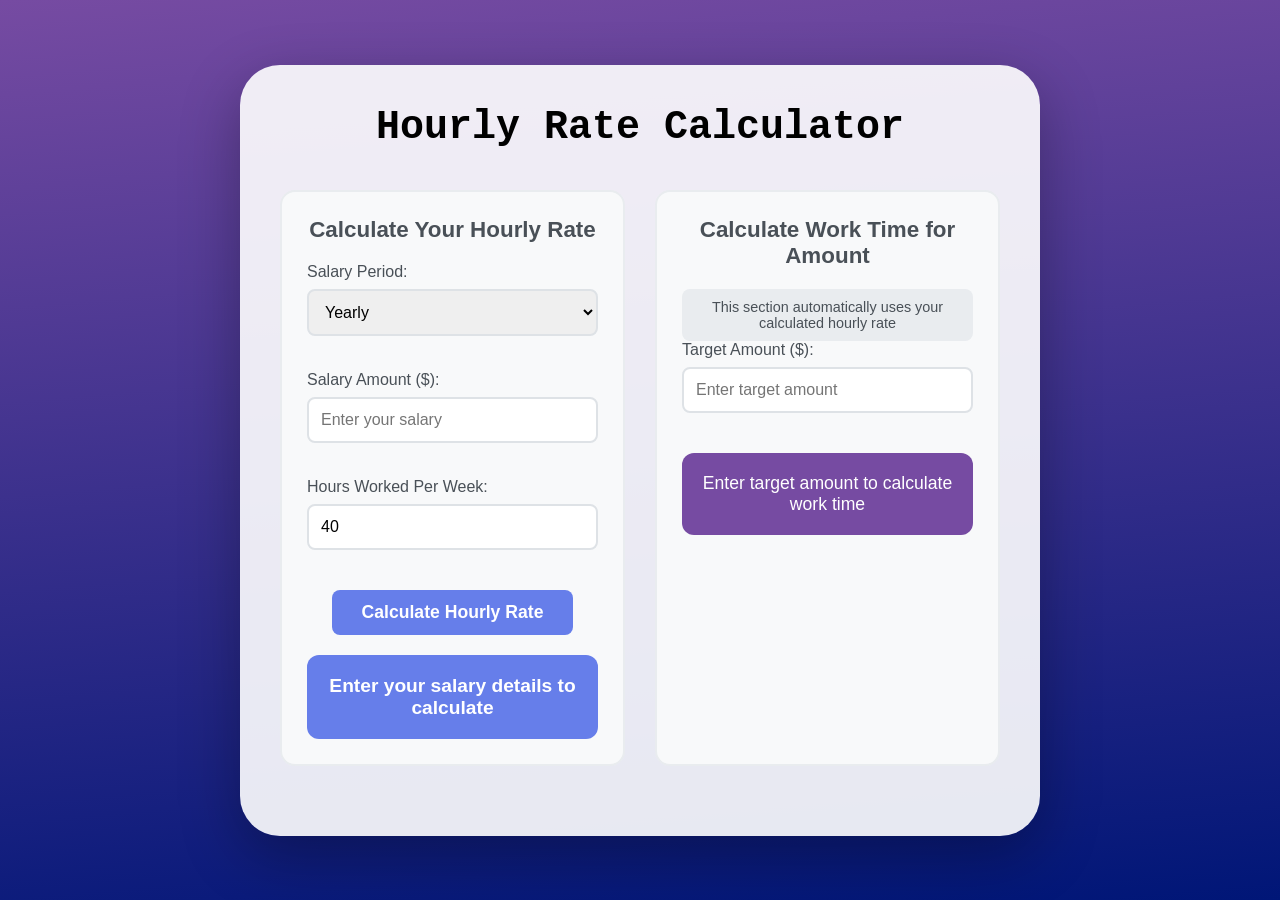
==== Hourly_Rate_Calc/index.html @ 68a1a7ae "Hourly Rate Calculator A calculator that can say approximately how much one gets paid per hour. On t" ====
<!DOCTYPE html>
<html lang="en">
<head>
    <meta charset="UTF-8">
    <meta name="viewport" content="width=device-width, initial-scale=1.0">
    <title>Hourly Rate Calculator</title>
     <link rel="icon" type="image/png" href="icon.png">
    <link rel="stylesheet" href="styles.css">
</head>
<body>
    <div class="container">
        <h1>Hourly Rate Calculator</h1>
        
        <div class="calculator-section">
            <div class="calculator-block">
                <h2>Calculate Your Hourly Rate</h2>
                
                <div class="input-group">
                    <label>Salary Period:</label>
                    <select id="salaryPeriod">
                        <option value="yearly">Yearly</option>
                        <option value="monthly">Monthly</option>
                        <option value="biweekly">Bi-Weekly</option>
                        <option value="weekly">Weekly</option>
                    </select>
                </div>
                
                <div class="input-group">
                    <label>Salary Amount ($):</label>
                    <input type="number" id="salaryAmount" placeholder="Enter your salary">
                </div>
                
                <div class="input-group">
                    <label>Hours Worked Per Week:</label>
                    <input type="number" id="hoursPerWeek" placeholder="Enter hours per week" value="40">
                </div>
                
                <div class="button-container">
                    <button class="calculate-button" id="calculateHourlyRate">Calculate Hourly Rate</button>
                </div>
                
                <div class="result-display" id="hourlyRateResult">
                    Enter your salary details to calculate
                </div>
            </div>
            
            <div class="calculator-block">
                <h2>Calculate Work Time for Amount</h2>
                
                <div class="auto-calculation-note">
                    This section automatically uses your calculated hourly rate
                </div>
                
                <div class="input-group">
                    <label>Target Amount ($):</label>
                    <input type="number" id="targetAmount" placeholder="Enter target amount">
                    <div class="calculation-status" id="targetCalculationStatus"></div>
                </div>
                
                <div class="work-time-result" id="workTimeResult">
                    Enter target amount to calculate work time
                </div>
            </div>
        </div>
    </div>

    <script src="scripts.js"></script>
</body>
</html>
---- Hourly_Rate_Calc/styles.css ----
* {
    margin: 0;
    padding: 0;
    box-sizing: border-box;
}

body {
    font-family: 'Segoe UI', Tahoma, Geneva, Verdana, sans-serif;
    background: linear-gradient(175deg, #764ba2 0%, #001677 100%);
    min-height: 100vh;
    padding: 20px;
    display: flex;
    justify-content: center;
    align-items: center;
    color: #333;
}

.container {
    background: rgba(255, 255, 255, 0.9);
    border-radius: 40px;
    padding: 40px;
    box-shadow: 0 20px 60px rgba(0, 0, 0, 0.3);
    max-width: 800px;
    width: 100%;
}

h1 {
    text-align: center;
    color: #000000;
    margin-bottom: 40px;
    font-size: 2.5em;
    font-family: 'Courier New', Courier, monospace;
}

.calculator-section {
    display: grid;
    grid-template-columns: 1fr 1fr;
    gap: 30px;
    margin-bottom: 30px;
}

.calculator-block {
    background: #f8f9fa;
    padding: 25px;
    border-radius: 15px;
    border: 2px solid #e9ecef;
}

.calculator-block h2 {
    font-size: 1.4em;
    margin-bottom: 20px;
    color: #495057;
    text-align: center;
}

label {
    display: block;
    margin-bottom: 8px;
    color: #495057;
    font-weight: 500;
}

select, input {
    width: 100%;
    padding: 12px;
    margin-bottom: 20px;
    border: 2px solid #dee2e6;
    border-radius: 8px;
    font-size: 1em;
    transition: border-color 0.3s;
}

select:focus, input:focus {
    outline: none;
    border-color: #667eea;
}

.input-group {
    margin-bottom: 15px;
}

.result-display {
    background: #667eea;
    color: white;
    padding: 20px;
    border-radius: 12px;
    font-size: 1.2em;
    font-weight: bold;
    text-align: center;
    min-height: 80px;
    display: flex;
    align-items: center;
    justify-content: center;
    margin-top: 20px;
}

.work-time-result {
    background: #764ba2;
    color: white;
    padding: 20px;
    border-radius: 12px;
    font-size: 1.1em;
    text-align: center;
    min-height: 80px;
    display: flex;
    align-items: center;
    justify-content: center;
    margin-top: 20px;
    flex-direction: column;
}

.highlight {
    font-size: 1.3em;
    font-weight: bold;
    margin: 10px 0;
}

.button-container {
    display: flex;
    justify-content: center;
    margin-top: 20px;
}

.calculate-button {
    padding: 12px 30px;
    background-color: #667eea;
    color: white;
    border: none;
    border-radius: 8px;
    cursor: pointer;
    font-size: 1.1em;
    font-weight: bold;
    transition: background-color 0.3s, transform 0.2s;
}

.calculate-button:hover {
    background-color: #5a6fd8;
    transform: translateY(-2px);
}

.calculate-button:active {
    transform: translateY(0);
}

.auto-calculation-note {
    background: #e9ecef;
    padding: 10px;
    border-radius: 8px;
    margin-top: 10px;
    font-size: 0.9em;
    color: #495057;
    text-align: center;
}

.calculation-status {
    font-size: 0.9em;
    color: #6c757d;
    margin-top: 5px;
    text-align: center;
}

@media (max-width: 768px) {
    .calculator-section {
        grid-template-columns: 1fr;
    }
    
    .container {
        padding: 20px;
    }
    
    h1 {
        font-size: 2em;
    }
}
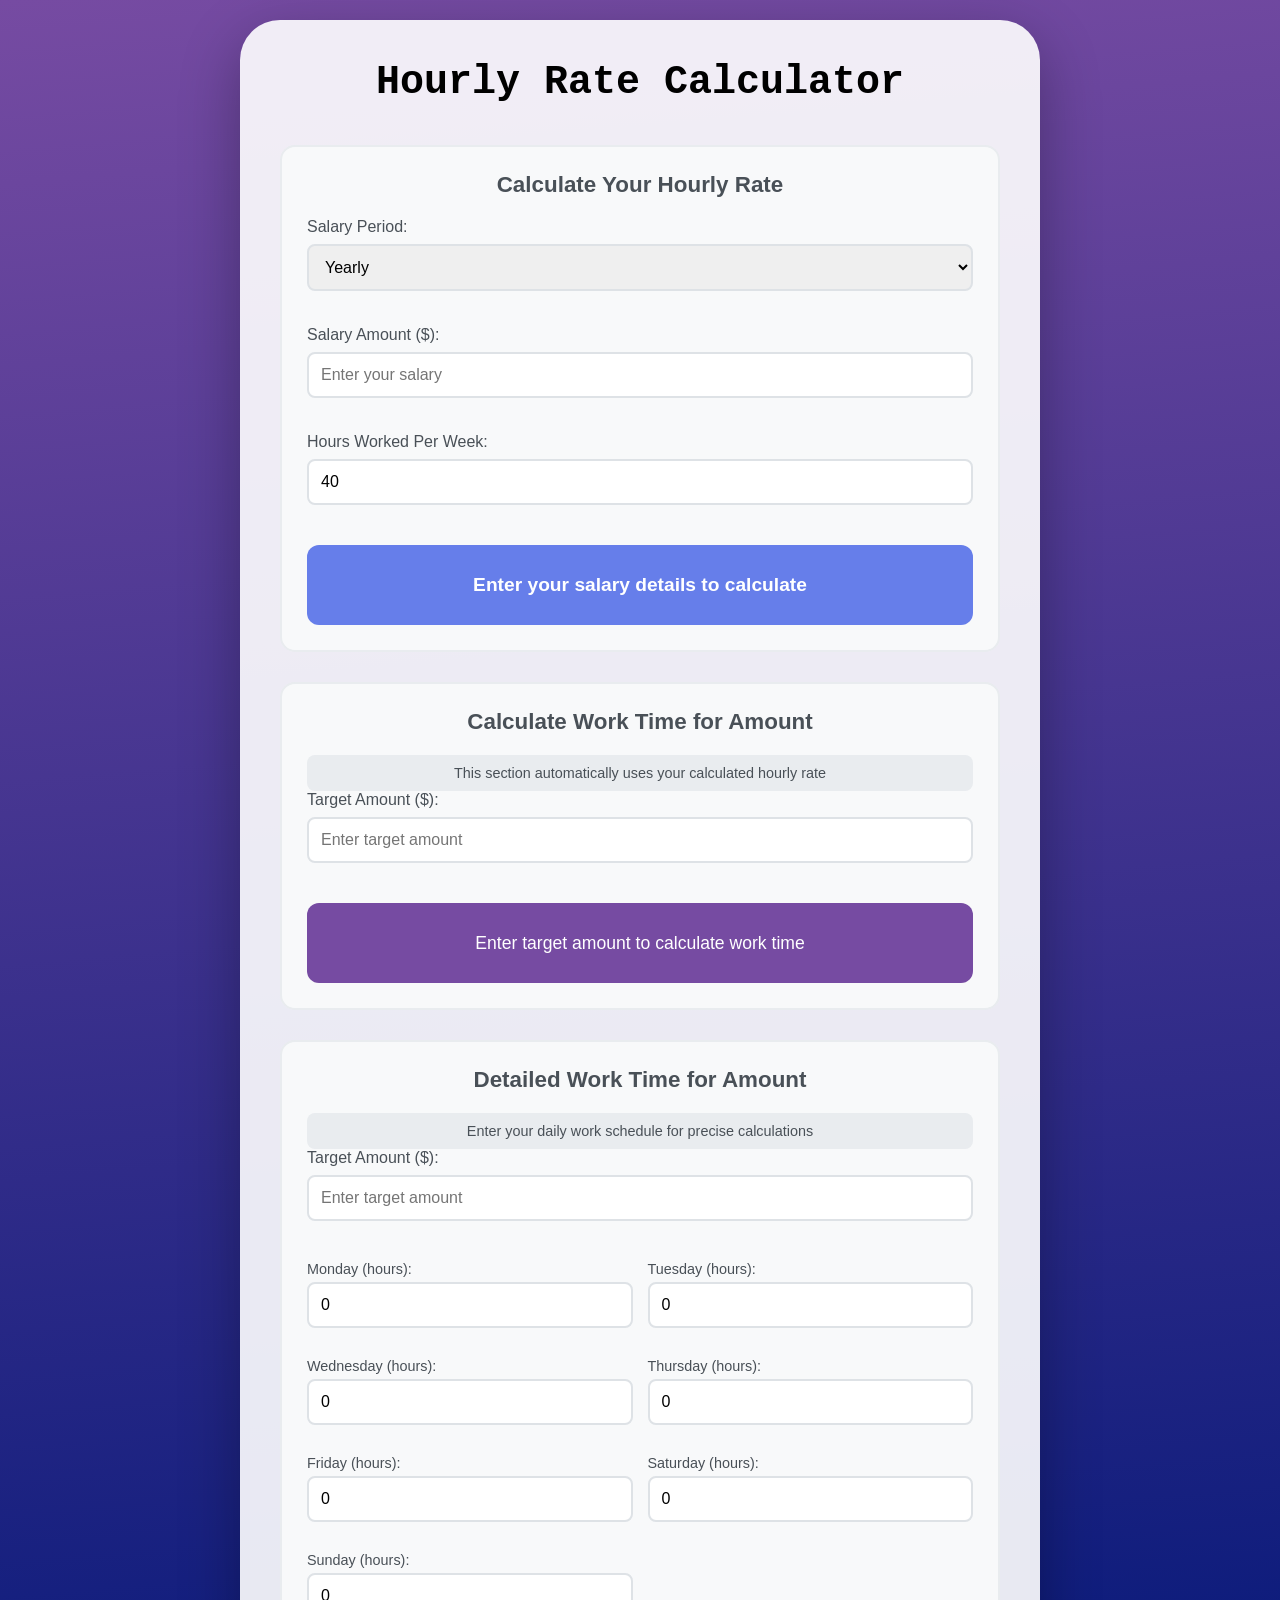
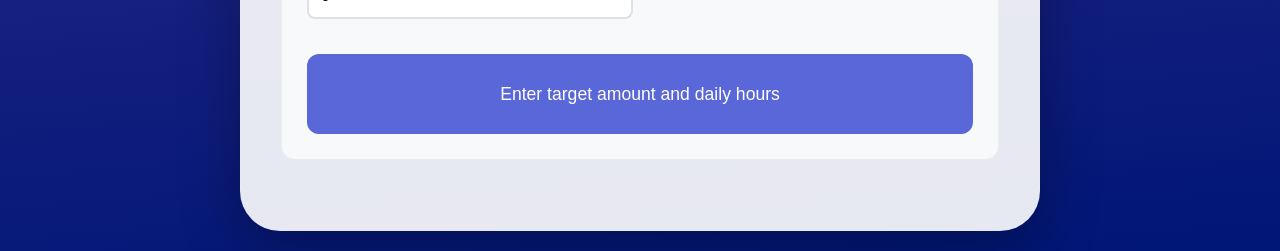
==== commit efd28527: "Hourly Rate Calculator update Now it has a more detailed calculation method implemented, so you can " ====
--- a/Hourly_Rate_Calc/index.html
+++ b/Hourly_Rate_Calc/index.html
@@ -4,14 +4,13 @@
     <meta charset="UTF-8">
     <meta name="viewport" content="width=device-width, initial-scale=1.0">
     <title>Hourly Rate Calculator</title>
-     <link rel="icon" type="image/png" href="icon.png">
     <link rel="stylesheet" href="styles.css">
 </head>
 <body>
     <div class="container">
         <h1>Hourly Rate Calculator</h1>
         
-        <div class="calculator-section">
+        <div class="calculator-stack">
             <div class="calculator-block">
                 <h2>Calculate Your Hourly Rate</h2>
                 
@@ -33,10 +32,6 @@
                 <div class="input-group">
                     <label>Hours Worked Per Week:</label>
                     <input type="number" id="hoursPerWeek" placeholder="Enter hours per week" value="40">
-                </div>
-                
-                <div class="button-container">
-                    <button class="calculate-button" id="calculateHourlyRate">Calculate Hourly Rate</button>
                 </div>
                 
                 <div class="result-display" id="hourlyRateResult">
@@ -61,6 +56,55 @@
                     Enter target amount to calculate work time
                 </div>
             </div>
+
+            <div class="calculator-block">
+                <h2>Detailed Work Time for Amount</h2>
+                
+                <div class="auto-calculation-note">
+                    Enter your daily work schedule for precise calculations
+                </div>
+                
+                <div class="input-group">
+                    <label>Target Amount ($):</label>
+                    <input type="number" id="detailedTargetAmount" placeholder="Enter target amount">
+                    <div class="calculation-status" id="detailedTargetCalculationStatus"></div>
+                </div>
+                
+                <div class="daily-hours-container">
+                    <div class="daily-hour-input">
+                        <label>Monday (hours):</label>
+                        <input type="number" id="mondayHours" placeholder="0" min="0" max="24" value="0">
+                    </div>
+                    <div class="daily-hour-input">
+                        <label>Tuesday (hours):</label>
+                        <input type="number" id="tuesdayHours" placeholder="0" min="0" max="24" value="0">
+                    </div>
+                    <div class="daily-hour-input">
+                        <label>Wednesday (hours):</label>
+                        <input type="number" id="wednesdayHours" placeholder="0" min="0" max="24" value="0">
+                    </div>
+                    <div class="daily-hour-input">
+                        <label>Thursday (hours):</label>
+                        <input type="number" id="thursdayHours" placeholder="0" min="0" max="24" value="0">
+                    </div>
+                    <div class="daily-hour-input">
+                        <label>Friday (hours):</label>
+                        <input type="number" id="fridayHours" placeholder="0" min="0" max="24" value="0">
+                    </div>
+                    <div class="daily-hour-input">
+                        <label>Saturday (hours):</label>
+                        <input type="number" id="saturdayHours" placeholder="0" min="0" max="24" value="0">
+                    </div>
+                    <div class="daily-hour-input">
+                        <label>Sunday (hours):</label>
+                        <input type="number" id="sundayHours" placeholder="0" min="0" max="24" value="0">
+                    </div>
+                </div>
+                
+                <div class="detailed-work-time-result" id="detailedWorkTimeResult">
+                    Enter target amount and daily hours
+                </div>
+            </div>
         </div>
     </div>
 
--- a/Hourly_Rate_Calc/styles.css
+++ b/Hourly_Rate_Calc/styles.css
@@ -32,9 +32,9 @@
     font-family: 'Courier New', Courier, monospace;
 }
 
-.calculator-section {
-    display: grid;
-    grid-template-columns: 1fr 1fr;
+.calculator-stack {
+    display: flex;
+    flex-direction: column;
     gap: 30px;
     margin-bottom: 30px;
 }
@@ -109,37 +109,25 @@
     flex-direction: column;
 }
 
+.detailed-work-time-result {
+    background: #5a67d8;
+    color: white;
+    padding: 20px;
+    border-radius: 12px;
+    font-size: 1.1em;
+    text-align: center;
+    min-height: 80px;
+    display: flex;
+    align-items: center;
+    justify-content: center;
+    margin-top: 20px;
+    flex-direction: column;
+}
+
 .highlight {
     font-size: 1.3em;
     font-weight: bold;
     margin: 10px 0;
-}
-
-.button-container {
-    display: flex;
-    justify-content: center;
-    margin-top: 20px;
-}
-
-.calculate-button {
-    padding: 12px 30px;
-    background-color: #667eea;
-    color: white;
-    border: none;
-    border-radius: 8px;
-    cursor: pointer;
-    font-size: 1.1em;
-    font-weight: bold;
-    transition: background-color 0.3s, transform 0.2s;
-}
-
-.calculate-button:hover {
-    background-color: #5a6fd8;
-    transform: translateY(-2px);
-}
-
-.calculate-button:active {
-    transform: translateY(0);
 }
 
 .auto-calculation-note {
@@ -159,11 +147,27 @@
     text-align: center;
 }
 
+.daily-hours-container {
+    display: grid;
+    grid-template-columns: repeat(2, 1fr);
+    gap: 15px;
+    margin-top: 20px;
+}
+
+.daily-hour-input {
+    margin-bottom: 15px;
+}
+
+.daily-hour-input input {
+    margin-bottom: 0;
+}
+
+.daily-hour-input label {
+    font-size: 0.9em;
+    margin-bottom: 5px;
+}
+
 @media (max-width: 768px) {
-    .calculator-section {
-        grid-template-columns: 1fr;
-    }
-    
     .container {
         padding: 20px;
     }
@@ -171,4 +175,8 @@
     h1 {
         font-size: 2em;
     }
+    
+    .daily-hours-container {
+        grid-template-columns: 1fr;
+    }
 }
